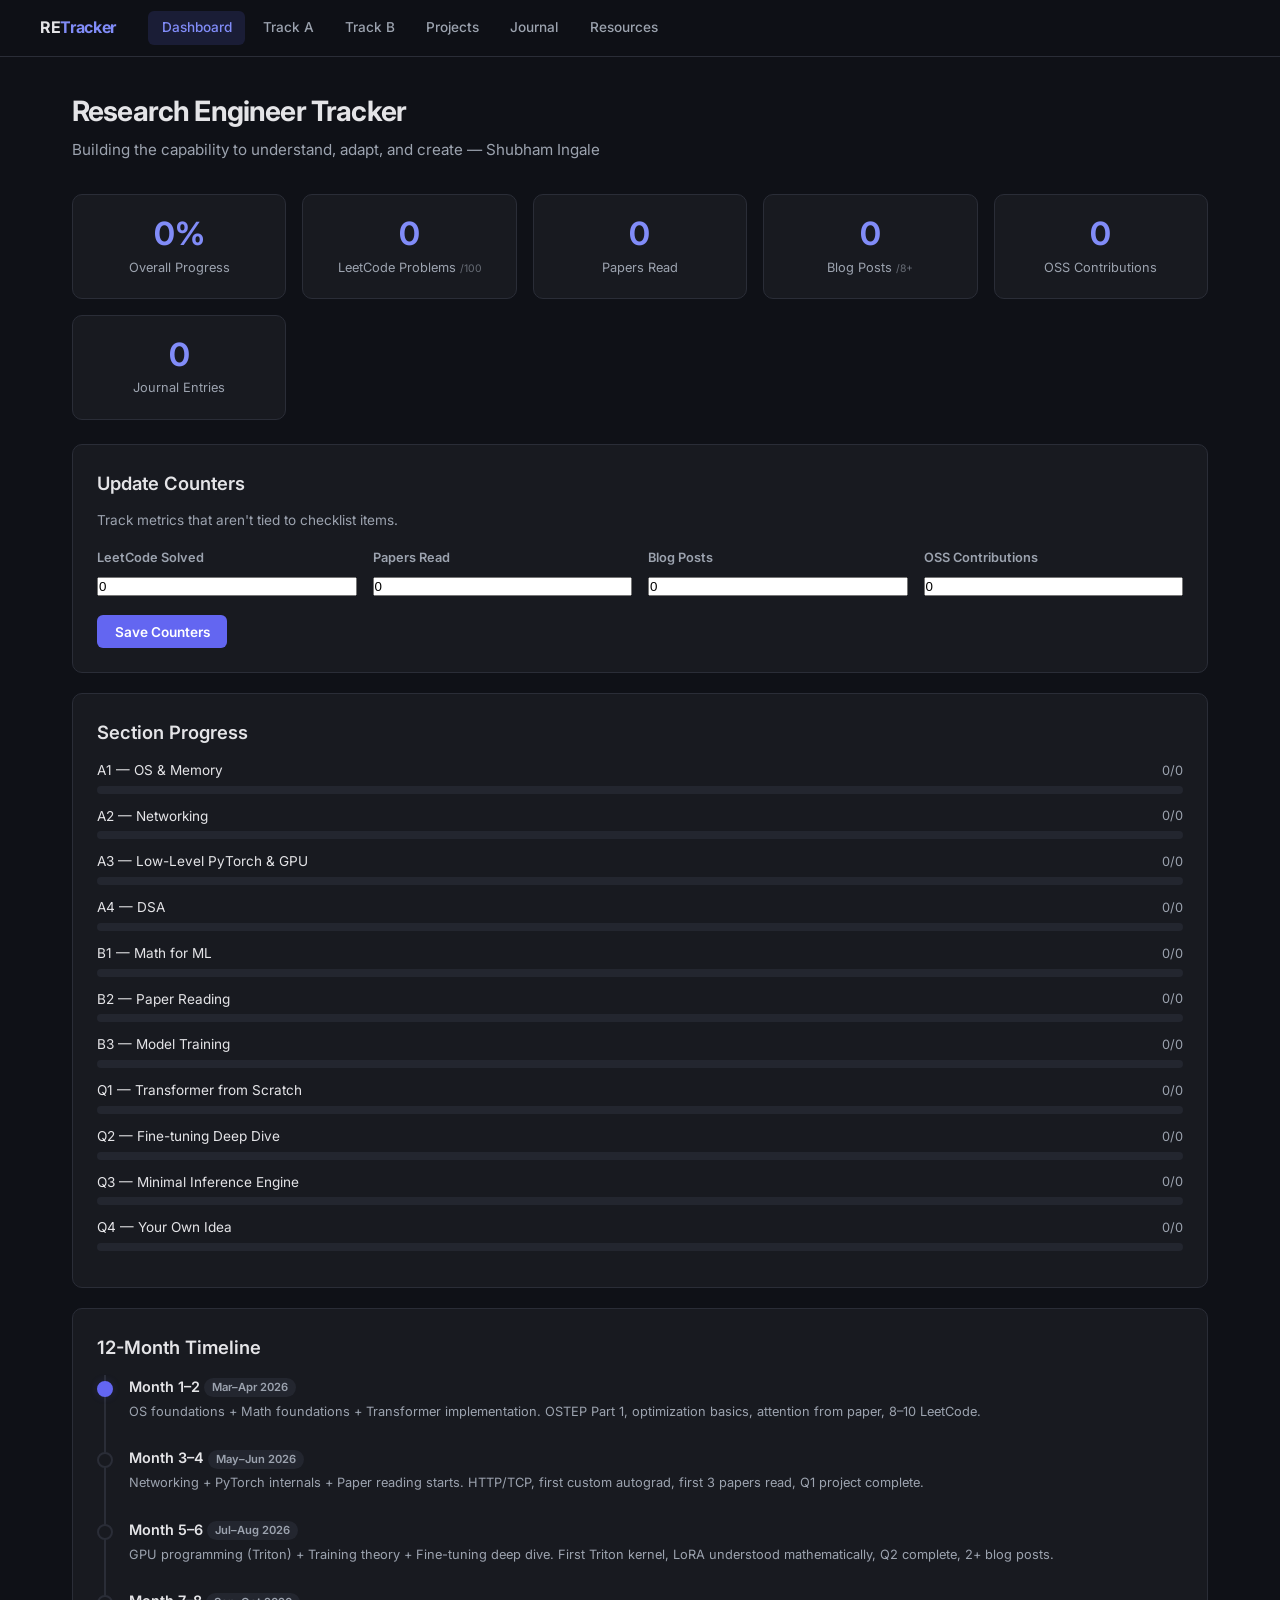
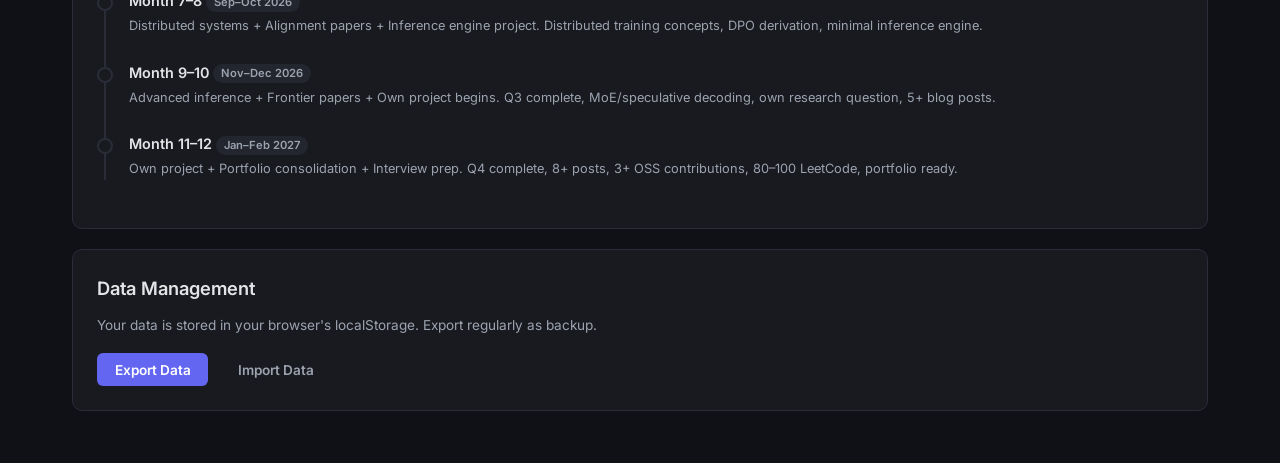
==== index.html @ 4111a1d6 "Build Research Engineer Tracker website for GitHub Pages Static site with localStorage persistence f" ====
<!DOCTYPE html>
<html lang="en">
<head>
  <meta charset="UTF-8">
  <meta name="viewport" content="width=device-width, initial-scale=1.0">
  <title>Research Engineer Tracker — Dashboard</title>
  <link rel="preconnect" href="https://fonts.googleapis.com">
  <link href="https://fonts.googleapis.com/css2?family=Inter:wght@400;500;600;700&display=swap" rel="stylesheet">
  <link rel="stylesheet" href="css/style.css">
</head>
<body>

<div class="topnav">
  <div class="topnav-inner">
    <a class="logo" href="index.html">RE<span>Tracker</span></a>
    <nav>
      <a href="index.html">Dashboard</a>
      <a href="pages/track-a.html">Track A</a>
      <a href="pages/track-b.html">Track B</a>
      <a href="pages/projects.html">Projects</a>
      <a href="pages/journal.html">Journal</a>
      <a href="pages/resources.html">Resources</a>
    </nav>
  </div>
</div>

<div class="container">
  <div class="page-header">
    <h1>Research Engineer Tracker</h1>
    <p>Building the capability to understand, adapt, and create — Shubham Ingale</p>
  </div>

  <!-- Stat cards -->
  <div class="stat-grid" id="statGrid">
    <div class="stat-card">
      <div class="stat-value" id="overallPct">0%</div>
      <div class="stat-label">Overall Progress</div>
    </div>
    <div class="stat-card">
      <div class="stat-value" id="leetcodeCount">0</div>
      <div class="stat-label">LeetCode Problems <span style="font-size:0.65rem;opacity:0.6">/100</span></div>
    </div>
    <div class="stat-card">
      <div class="stat-value" id="papersCount">0</div>
      <div class="stat-label">Papers Read</div>
    </div>
    <div class="stat-card">
      <div class="stat-value" id="blogCount">0</div>
      <div class="stat-label">Blog Posts <span style="font-size:0.65rem;opacity:0.6">/8+</span></div>
    </div>
    <div class="stat-card">
      <div class="stat-value" id="ossCount">0</div>
      <div class="stat-label">OSS Contributions</div>
    </div>
    <div class="stat-card">
      <div class="stat-value" id="journalCount">0</div>
      <div class="stat-label">Journal Entries</div>
    </div>
  </div>

  <!-- Editable counters -->
  <div class="card">
    <h2>Update Counters</h2>
    <p style="color:var(--text-dim);font-size:0.85rem;margin-bottom:1rem;">Track metrics that aren't tied to checklist items.</p>
    <div style="display:flex;gap:1rem;flex-wrap:wrap;">
      <div class="form-group" style="flex:1;min-width:140px;">
        <label>LeetCode Solved</label>
        <input type="number" id="leetcodeInput" min="0" max="999" style="width:100%">
      </div>
      <div class="form-group" style="flex:1;min-width:140px;">
        <label>Papers Read</label>
        <input type="number" id="papersInput" min="0" max="999" style="width:100%">
      </div>
      <div class="form-group" style="flex:1;min-width:140px;">
        <label>Blog Posts</label>
        <input type="number" id="blogInput" min="0" max="999" style="width:100%">
      </div>
      <div class="form-group" style="flex:1;min-width:140px;">
        <label>OSS Contributions</label>
        <input type="number" id="ossInput" min="0" max="999" style="width:100%">
      </div>
    </div>
    <button class="btn btn-primary" id="saveCounters">Save Counters</button>
  </div>

  <!-- Section progress overview -->
  <div class="card">
    <h2>Section Progress</h2>
    <div id="sectionOverview"></div>
  </div>

  <!-- 12-Month Timeline -->
  <div class="card">
    <h2>12-Month Timeline</h2>
    <div class="timeline" id="timeline">
      <div class="timeline-item active">
        <h4>Month 1–2 <span class="month-badge">Mar–Apr 2026</span></h4>
        <p>OS foundations + Math foundations + Transformer implementation. OSTEP Part 1, optimization basics, attention from paper, 8–10 LeetCode.</p>
      </div>
      <div class="timeline-item">
        <h4>Month 3–4 <span class="month-badge">May–Jun 2026</span></h4>
        <p>Networking + PyTorch internals + Paper reading starts. HTTP/TCP, first custom autograd, first 3 papers read, Q1 project complete.</p>
      </div>
      <div class="timeline-item">
        <h4>Month 5–6 <span class="month-badge">Jul–Aug 2026</span></h4>
        <p>GPU programming (Triton) + Training theory + Fine-tuning deep dive. First Triton kernel, LoRA understood mathematically, Q2 complete, 2+ blog posts.</p>
      </div>
      <div class="timeline-item">
        <h4>Month 7–8 <span class="month-badge">Sep–Oct 2026</span></h4>
        <p>Distributed systems + Alignment papers + Inference engine project. Distributed training concepts, DPO derivation, minimal inference engine.</p>
      </div>
      <div class="timeline-item">
        <h4>Month 9–10 <span class="month-badge">Nov–Dec 2026</span></h4>
        <p>Advanced inference + Frontier papers + Own project begins. Q3 complete, MoE/speculative decoding, own research question, 5+ blog posts.</p>
      </div>
      <div class="timeline-item">
        <h4>Month 11–12 <span class="month-badge">Jan–Feb 2027</span></h4>
        <p>Own project + Portfolio consolidation + Interview prep. Q4 complete, 8+ posts, 3+ OSS contributions, 80–100 LeetCode, portfolio ready.</p>
      </div>
    </div>
  </div>

  <!-- Data management -->
  <div class="card">
    <h2>Data Management</h2>
    <p style="color:var(--text-dim);font-size:0.85rem;margin-bottom:1rem;">Your data is stored in your browser's localStorage. Export regularly as backup.</p>
    <div style="display:flex;gap:0.75rem;flex-wrap:wrap;">
      <button class="btn btn-primary" id="exportBtn">Export Data</button>
      <button class="btn btn-ghost" id="importBtn">Import Data</button>
      <input type="file" id="importFile" accept=".json" style="display:none">
    </div>
  </div>
</div>

<script src="js/store.js"></script>
<script src="js/app.js"></script>
<script>
  function refreshDashboard() {
    // Counters
    const lc = Store.getLeetcode();
    const papers = Store.getPapersRead();
    const blogs = Store.getBlogPosts();
    const oss = Store.getOSSContributions();
    const journal = Store.getJournal().length;

    document.getElementById('leetcodeCount').textContent = lc;
    document.getElementById('papersCount').textContent = papers;
    document.getElementById('blogCount').textContent = blogs;
    document.getElementById('ossCount').textContent = oss;
    document.getElementById('journalCount').textContent = journal;

    document.getElementById('leetcodeInput').value = lc;
    document.getElementById('papersInput').value = papers;
    document.getElementById('blogInput').value = blogs;
    document.getElementById('ossInput').value = oss;

    // Section progress
    const sections = Store.getSectionStats();
    const container = document.getElementById('sectionOverview');
    let totalAll = 0, doneAll = 0;

    const sectionNames = {
      'a1': 'A1 — OS & Memory',
      'a2': 'A2 — Networking',
      'a3': 'A3 — Low-Level PyTorch & GPU',
      'a4': 'A4 — DSA',
      'b1': 'B1 — Math for ML',
      'b2': 'B2 — Paper Reading',
      'b3': 'B3 — Model Training',
      'q1': 'Q1 — Transformer from Scratch',
      'q2': 'Q2 — Fine-tuning Deep Dive',
      'q3': 'Q3 — Minimal Inference Engine',
      'q4': 'Q4 — Your Own Idea',
    };

    let html = '';
    for (const [key, name] of Object.entries(sectionNames)) {
      const s = sections[key] || { total: 0, done: 0 };
      totalAll += s.total;
      doneAll += s.done;
      const pct = s.total ? Math.round((s.done / s.total) * 100) : 0;
      html += `
        <div style="margin-bottom:0.75rem;">
          <div class="flex-between" style="margin-bottom:0.25rem;">
            <span style="font-size:0.85rem;">${name}</span>
            <span style="font-size:0.8rem;color:var(--text-dim)">${s.done}/${s.total}</span>
          </div>
          <div class="progress-bar-wrap">
            <div class="progress-bar-fill" style="width:${pct}%"></div>
          </div>
        </div>`;
    }
    container.innerHTML = html || '<p class="empty-state" style="padding:1rem;">Complete items in Track A, Track B, and Projects to see progress here.</p>';

    const overallPct = totalAll ? Math.round((doneAll / totalAll) * 100) : 0;
    document.getElementById('overallPct').textContent = overallPct + '%';
  }

  // Save counters
  document.getElementById('saveCounters').addEventListener('click', () => {
    Store.setLeetcode(parseInt(document.getElementById('leetcodeInput').value) || 0);
    Store.setPapersRead(parseInt(document.getElementById('papersInput').value) || 0);
    Store.setBlogPosts(parseInt(document.getElementById('blogInput').value) || 0);
    Store.setOSSContributions(parseInt(document.getElementById('ossInput').value) || 0);
    refreshDashboard();
  });

  // Export
  document.getElementById('exportBtn').addEventListener('click', () => {
    const blob = new Blob([Store.exportAll()], { type: 'application/json' });
    const url = URL.createObjectURL(blob);
    const a = document.createElement('a');
    a.href = url;
    a.download = 'retracker-backup-' + new Date().toISOString().slice(0, 10) + '.json';
    a.click();
    URL.revokeObjectURL(url);
  });

  // Import
  document.getElementById('importBtn').addEventListener('click', () => {
    document.getElementById('importFile').click();
  });
  document.getElementById('importFile').addEventListener('change', (e) => {
    const file = e.target.files[0];
    if (!file) return;
    const reader = new FileReader();
    reader.onload = () => {
      try {
        Store.importAll(reader.result);
        refreshDashboard();
        alert('Data imported successfully!');
      } catch (err) {
        alert('Invalid file: ' + err.message);
      }
    };
    reader.readAsText(file);
  });

  refreshDashboard();
</script>

</body>
</html>
---- css/style.css ----
/* ============================================
   Research Engineer Tracker — Global Styles
   ============================================ */

:root {
  --bg: #0f1117;
  --bg-card: #181a20;
  --bg-card-hover: #1e2028;
  --bg-input: #23262f;
  --border: #2a2d37;
  --text: #e4e4e7;
  --text-dim: #9ca3af;
  --accent: #6366f1;
  --accent-light: #818cf8;
  --accent-glow: rgba(99, 102, 241, 0.15);
  --green: #22c55e;
  --green-dim: rgba(34, 197, 94, 0.15);
  --yellow: #eab308;
  --yellow-dim: rgba(234, 179, 8, 0.15);
  --red: #ef4444;
  --orange: #f97316;
  --radius: 10px;
  --radius-sm: 6px;
  --shadow: 0 2px 12px rgba(0,0,0,0.3);
  --font: 'Inter', -apple-system, BlinkMacSystemFont, 'Segoe UI', sans-serif;
  --font-mono: 'JetBrains Mono', 'Fira Code', monospace;
}

* { margin: 0; padding: 0; box-sizing: border-box; }

html { scroll-behavior: smooth; }

body {
  font-family: var(--font);
  background: var(--bg);
  color: var(--text);
  line-height: 1.6;
  min-height: 100vh;
}

a { color: var(--accent-light); text-decoration: none; transition: color 0.2s; }
a:hover { color: #a5b4fc; text-decoration: underline; }

/* ---- Navigation ---- */
.topnav {
  position: sticky;
  top: 0;
  z-index: 100;
  background: rgba(15, 17, 23, 0.85);
  backdrop-filter: blur(16px);
  border-bottom: 1px solid var(--border);
  padding: 0 2rem;
}
.topnav-inner {
  max-width: 1200px;
  margin: 0 auto;
  display: flex;
  align-items: center;
  gap: 2rem;
  height: 56px;
}
.topnav .logo {
  font-weight: 700;
  font-size: 1rem;
  color: var(--text);
  white-space: nowrap;
  letter-spacing: -0.02em;
}
.topnav .logo span { color: var(--accent-light); }
.topnav nav { display: flex; gap: 0.25rem; }
.topnav nav a {
  padding: 0.4rem 0.85rem;
  border-radius: var(--radius-sm);
  font-size: 0.85rem;
  font-weight: 500;
  color: var(--text-dim);
  transition: all 0.2s;
  text-decoration: none;
}
.topnav nav a:hover, .topnav nav a.active {
  color: var(--text);
  background: var(--accent-glow);
  text-decoration: none;
}
.topnav nav a.active { color: var(--accent-light); }

/* ---- Layout ---- */
.container {
  max-width: 1200px;
  margin: 0 auto;
  padding: 2rem;
}

.page-header {
  margin-bottom: 2rem;
}
.page-header h1 {
  font-size: 1.75rem;
  font-weight: 700;
  letter-spacing: -0.03em;
  margin-bottom: 0.25rem;
}
.page-header p {
  color: var(--text-dim);
  font-size: 0.95rem;
}

/* ---- Cards ---- */
.card {
  background: var(--bg-card);
  border: 1px solid var(--border);
  border-radius: var(--radius);
  padding: 1.5rem;
  margin-bottom: 1.25rem;
  transition: border-color 0.2s;
}
.card:hover { border-color: #3a3d47; }

.card h2 {
  font-size: 1.15rem;
  font-weight: 600;
  margin-bottom: 0.75rem;
  display: flex;
  align-items: center;
  gap: 0.5rem;
}
.card h3 {
  font-size: 0.95rem;
  font-weight: 600;
  margin: 1rem 0 0.5rem;
  color: var(--text-dim);
  text-transform: uppercase;
  letter-spacing: 0.05em;
  font-size: 0.75rem;
}

/* ---- Progress Bar ---- */
.progress-bar-wrap {
  background: var(--bg-input);
  border-radius: 100px;
  height: 8px;
  overflow: hidden;
  width: 100%;
}
.progress-bar-fill {
  height: 100%;
  border-radius: 100px;
  background: linear-gradient(90deg, var(--accent), var(--accent-light));
  transition: width 0.5s ease;
}

.progress-label {
  font-size: 0.8rem;
  color: var(--text-dim);
  margin-top: 0.35rem;
}

/* Big progress ring on dashboard */
.progress-ring-container {
  display: flex;
  flex-direction: column;
  align-items: center;
  gap: 0.5rem;
}
.progress-ring-container .ring-label {
  font-size: 0.85rem;
  color: var(--text-dim);
}

/* ---- Stat Grid ---- */
.stat-grid {
  display: grid;
  grid-template-columns: repeat(auto-fit, minmax(180px, 1fr));
  gap: 1rem;
  margin-bottom: 1.5rem;
}
.stat-card {
  background: var(--bg-card);
  border: 1px solid var(--border);
  border-radius: var(--radius);
  padding: 1.25rem;
  text-align: center;
}
.stat-card .stat-value {
  font-size: 2rem;
  font-weight: 700;
  color: var(--accent-light);
  line-height: 1.2;
}
.stat-card .stat-label {
  font-size: 0.8rem;
  color: var(--text-dim);
  margin-top: 0.25rem;
}

/* ---- Checklist ---- */
.checklist { list-style: none; }
.checklist li {
  display: flex;
  align-items: flex-start;
  gap: 0.75rem;
  padding: 0.6rem 0;
  border-bottom: 1px solid var(--border);
  font-size: 0.9rem;
}
.checklist li:last-child { border-bottom: none; }
.checklist li.checked .item-text { color: var(--text-dim); text-decoration: line-through; }

.checklist input[type="checkbox"] {
  appearance: none;
  width: 18px;
  height: 18px;
  min-width: 18px;
  border: 2px solid var(--border);
  border-radius: 4px;
  margin-top: 2px;
  cursor: pointer;
  transition: all 0.15s;
  position: relative;
}
.checklist input[type="checkbox"]:checked {
  background: var(--accent);
  border-color: var(--accent);
}
.checklist input[type="checkbox"]:checked::after {
  content: '✓';
  color: white;
  font-size: 12px;
  position: absolute;
  top: 50%;
  left: 50%;
  transform: translate(-50%, -50%);
}

.item-text { flex: 1; }
.item-text .resource-link {
  display: inline-block;
  margin-left: 0.25rem;
  font-size: 0.8rem;
  opacity: 0.8;
}
.item-text .resource-link::before { content: '→ '; }
.item-text .tag {
  display: inline-block;
  font-size: 0.7rem;
  padding: 0.1rem 0.45rem;
  border-radius: 100px;
  margin-left: 0.35rem;
  font-weight: 600;
  vertical-align: middle;
}
.tag-book { background: rgba(99,102,241,0.15); color: var(--accent-light); }
.tag-video { background: rgba(234,179,8,0.15); color: var(--yellow); }
.tag-course { background: rgba(34,197,94,0.15); color: var(--green); }
.tag-code { background: rgba(249,115,22,0.15); color: var(--orange); }
.tag-blog { background: rgba(236,72,153,0.15); color: #ec4899; }
.tag-paper { background: rgba(139,92,246,0.15); color: #a78bfa; }
.tag-essay { background: rgba(20,184,166,0.15); color: #2dd4bf; }
.tag-docs { background: rgba(56,189,248,0.15); color: #38bdf8; }

/* ---- Resource Table ---- */
.resource-table {
  width: 100%;
  border-collapse: collapse;
  font-size: 0.85rem;
  margin: 0.75rem 0;
}
.resource-table th {
  text-align: left;
  color: var(--text-dim);
  font-weight: 600;
  font-size: 0.75rem;
  text-transform: uppercase;
  letter-spacing: 0.05em;
  padding: 0.5rem 0.75rem;
  border-bottom: 1px solid var(--border);
}
.resource-table td {
  padding: 0.6rem 0.75rem;
  border-bottom: 1px solid var(--border);
}
.resource-table tr:last-child td { border-bottom: none; }
.resource-table tr:hover td { background: rgba(255,255,255,0.02); }

/* ---- Timeline ---- */
.timeline {
  position: relative;
  padding-left: 2rem;
}
.timeline::before {
  content: '';
  position: absolute;
  left: 7px;
  top: 0;
  bottom: 0;
  width: 2px;
  background: var(--border);
}
.timeline-item {
  position: relative;
  margin-bottom: 1.5rem;
}
.timeline-item::before {
  content: '';
  position: absolute;
  left: -2rem;
  top: 6px;
  width: 12px;
  height: 12px;
  border-radius: 50%;
  background: var(--bg-card);
  border: 2px solid var(--border);
}
.timeline-item.active::before {
  background: var(--accent);
  border-color: var(--accent);
  box-shadow: 0 0 8px var(--accent-glow);
}
.timeline-item.done::before {
  background: var(--green);
  border-color: var(--green);
}
.timeline-item h4 {
  font-size: 0.9rem;
  font-weight: 600;
  margin-bottom: 0.25rem;
}
.timeline-item p {
  font-size: 0.8rem;
  color: var(--text-dim);
}

/* ---- Journal ---- */
.journal-entry {
  background: var(--bg-card);
  border: 1px solid var(--border);
  border-radius: var(--radius);
  padding: 1.25rem;
  margin-bottom: 1rem;
}
.journal-entry .entry-date {
  font-size: 0.75rem;
  color: var(--accent-light);
  font-weight: 600;
  margin-bottom: 0.35rem;
}
.journal-entry .entry-title {
  font-size: 1rem;
  font-weight: 600;
  margin-bottom: 0.35rem;
}
.journal-entry .entry-body {
  font-size: 0.88rem;
  color: var(--text-dim);
  white-space: pre-wrap;
}
.journal-entry .entry-tags {
  margin-top: 0.5rem;
  display: flex;
  gap: 0.35rem;
  flex-wrap: wrap;
}

textarea, input[type="text"], input[type="date"], select {
  background: var(--bg-input);
  border: 1px solid var(--border);
  border-radius: var(--radius-sm);
  color: var(--text);
  padding: 0.55rem 0.75rem;
  font-family: var(--font);
  font-size: 0.88rem;
  width: 100%;
  transition: border-color 0.2s;
}
textarea:focus, input:focus, select:focus {
  outline: none;
  border-color: var(--accent);
}
textarea { resize: vertical; min-height: 120px; }

.btn {
  display: inline-flex;
  align-items: center;
  gap: 0.4rem;
  padding: 0.55rem 1.1rem;
  border: none;
  border-radius: var(--radius-sm);
  font-family: var(--font);
  font-size: 0.85rem;
  font-weight: 600;
  cursor: pointer;
  transition: all 0.2s;
}
.btn-primary {
  background: var(--accent);
  color: white;
}
.btn-primary:hover { background: var(--accent-light); }
.btn-danger {
  background: transparent;
  color: var(--red);
  border: 1px solid rgba(239,68,68,0.3);
}
.btn-danger:hover { background: rgba(239,68,68,0.1); }
.btn-ghost {
  background: transparent;
  color: var(--text-dim);
}
.btn-ghost:hover { color: var(--text); background: rgba(255,255,255,0.05); }

.form-group { margin-bottom: 1rem; }
.form-group label {
  display: block;
  font-size: 0.8rem;
  font-weight: 600;
  color: var(--text-dim);
  margin-bottom: 0.3rem;
}

.form-row {
  display: grid;
  grid-template-columns: 1fr 1fr;
  gap: 1rem;
}

/* ---- Section Toggle ---- */
.section-toggle {
  cursor: pointer;
  user-select: none;
}
.section-toggle::after {
  content: '▾';
  font-size: 0.75rem;
  margin-left: auto;
  transition: transform 0.2s;
}
.section-toggle.collapsed::after { transform: rotate(-90deg); }

/* ---- Misc ---- */
.badge {
  display: inline-block;
  padding: 0.15rem 0.55rem;
  border-radius: 100px;
  font-size: 0.7rem;
  font-weight: 700;
}
.badge-accent { background: var(--accent-glow); color: var(--accent-light); }
.badge-green { background: var(--green-dim); color: var(--green); }
.badge-yellow { background: var(--yellow-dim); color: var(--yellow); }

.month-badge {
  font-size: 0.7rem;
  color: var(--text-dim);
  background: var(--bg-input);
  padding: 0.15rem 0.5rem;
  border-radius: 100px;
}

.empty-state {
  text-align: center;
  padding: 3rem 1rem;
  color: var(--text-dim);
}
.empty-state p { font-size: 0.9rem; }

.flex-between {
  display: flex;
  justify-content: space-between;
  align-items: center;
}

.gap-sm { gap: 0.5rem; }
.gap-md { gap: 1rem; }
.mt-1 { margin-top: 0.5rem; }
.mt-2 { margin-top: 1rem; }
.mb-1 { margin-bottom: 0.5rem; }

/* ---- Responsive ---- */
@media (max-width: 768px) {
  .topnav { padding: 0 1rem; }
  .topnav-inner { gap: 1rem; overflow-x: auto; }
  .topnav nav a { padding: 0.35rem 0.6rem; font-size: 0.8rem; white-space: nowrap; }
  .container { padding: 1.25rem; }
  .stat-grid { grid-template-columns: repeat(2, 1fr); }
  .form-row { grid-template-columns: 1fr; }
  .page-header h1 { font-size: 1.35rem; }
}
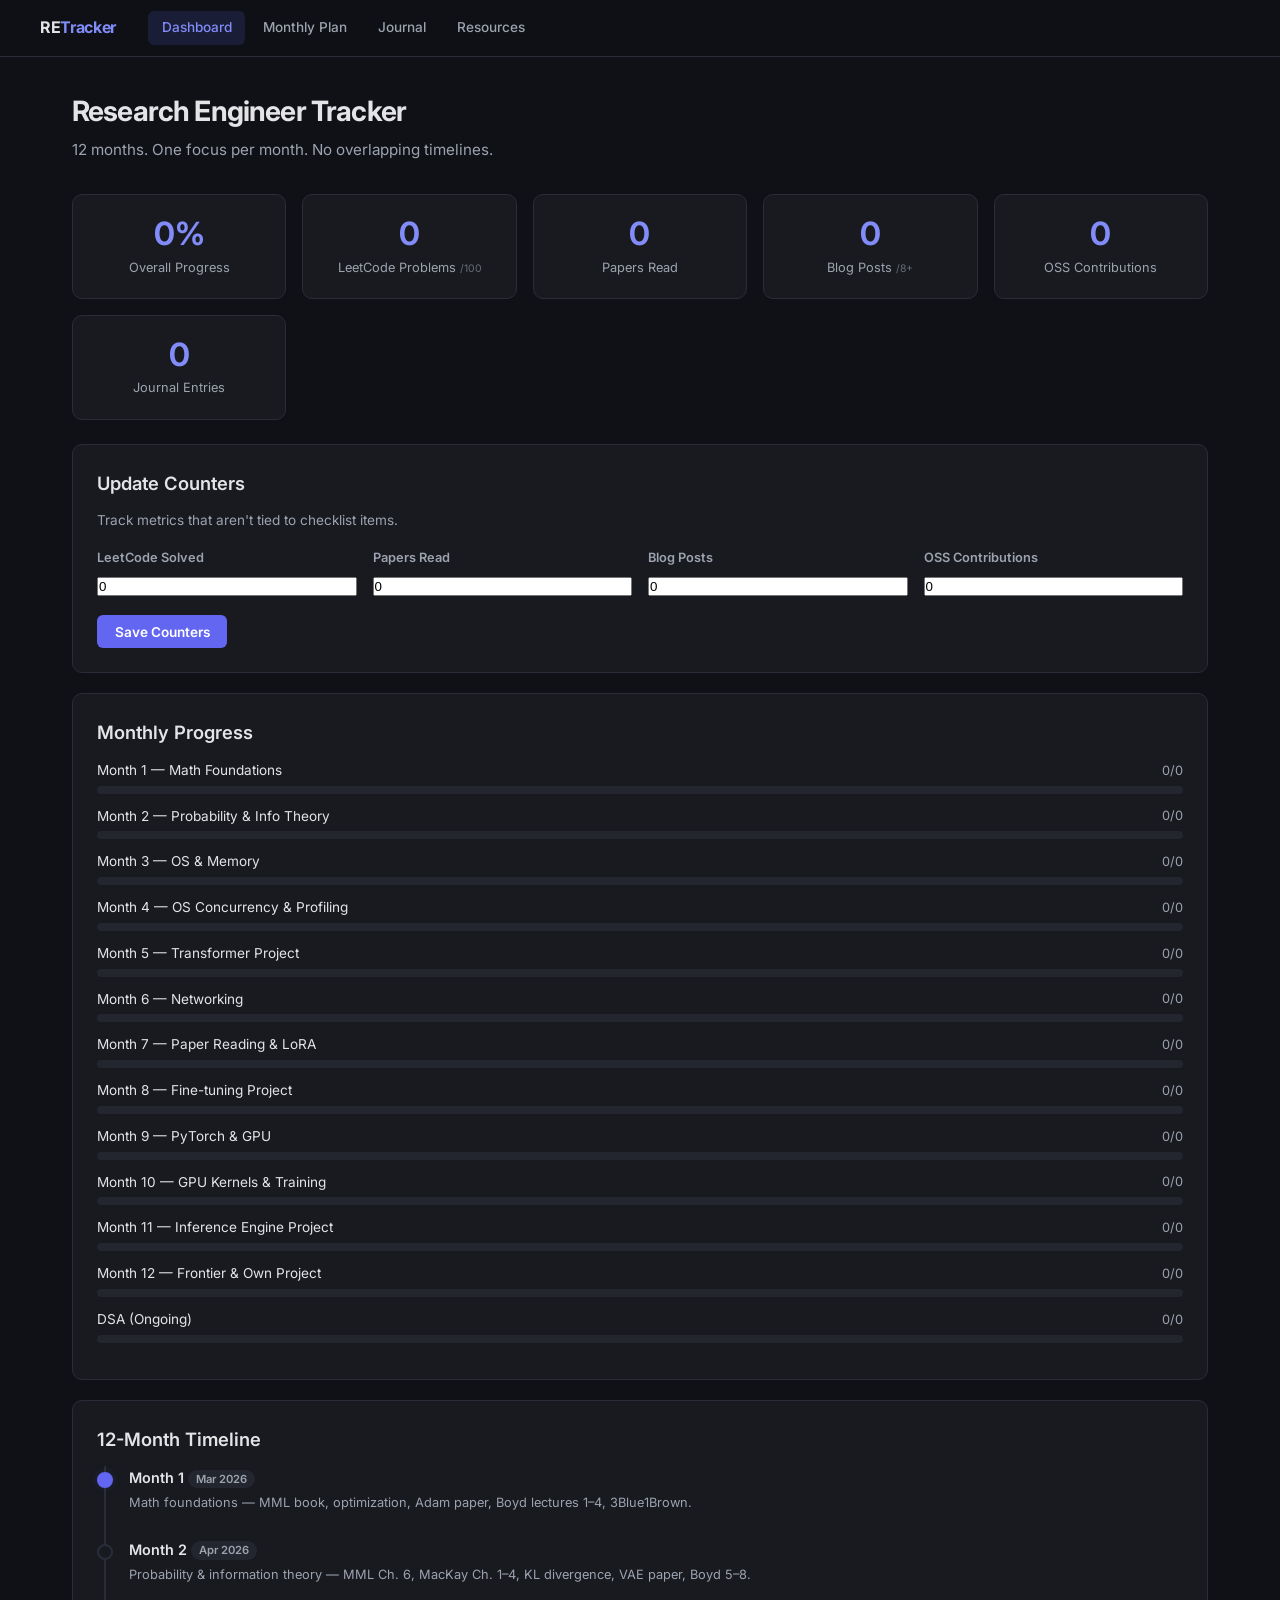
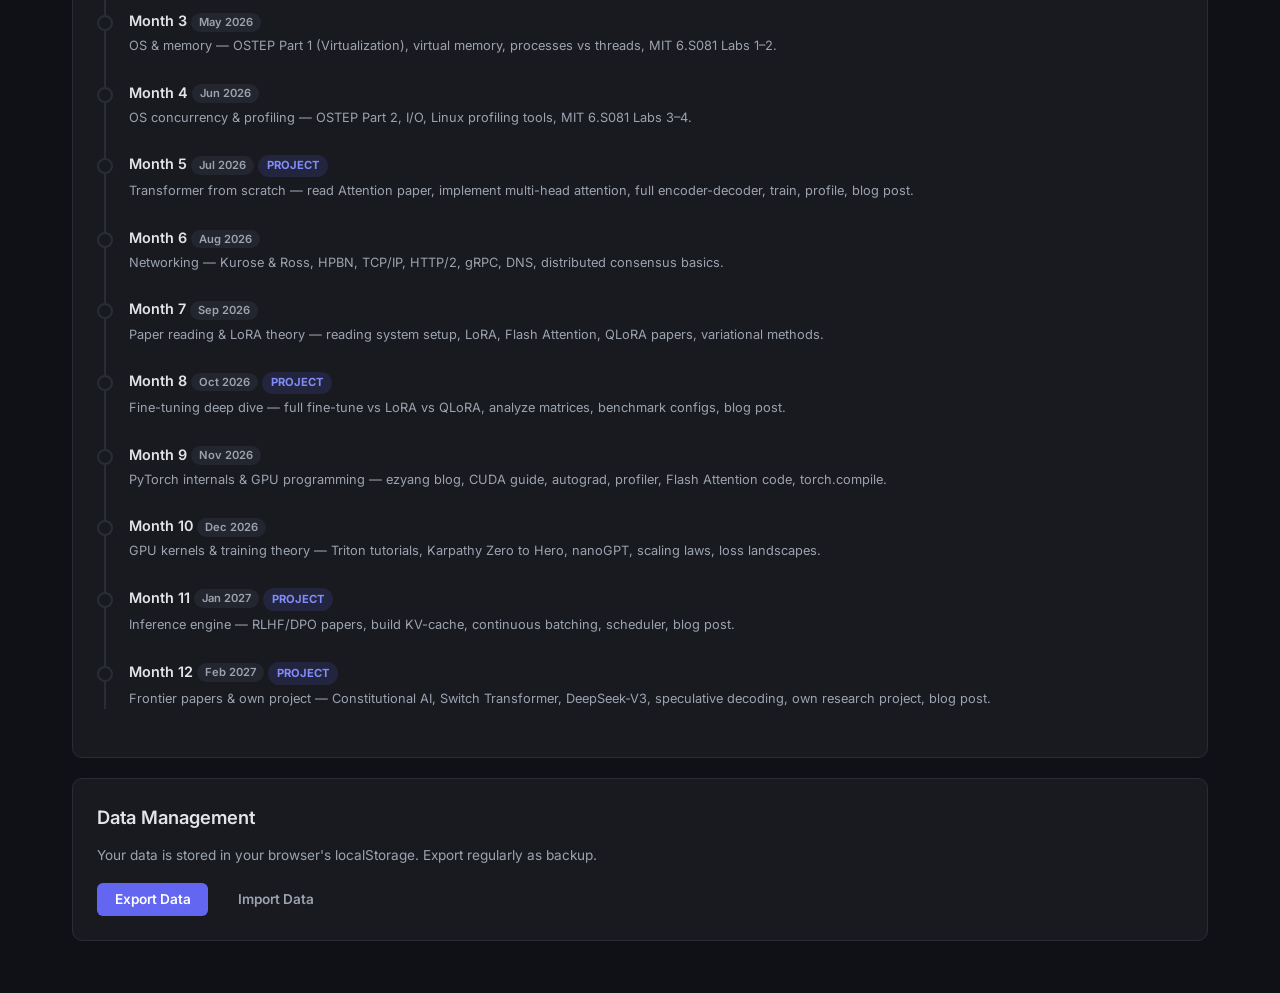
==== commit 191119b8: "Restructure tracker: replace Track A/B with linear 12-month plan - Remove Track A, Track B, and Proj" ====
--- a/index.html
+++ b/index.html
@@ -15,9 +15,7 @@
     <a class="logo" href="index.html">RE<span>Tracker</span></a>
     <nav>
       <a href="index.html">Dashboard</a>
-      <a href="pages/track-a.html">Track A</a>
-      <a href="pages/track-b.html">Track B</a>
-      <a href="pages/projects.html">Projects</a>
+      <a href="pages/monthly-plan.html">Monthly Plan</a>
       <a href="pages/journal.html">Journal</a>
       <a href="pages/resources.html">Resources</a>
     </nav>
@@ -27,7 +25,7 @@
 <div class="container">
   <div class="page-header">
     <h1>Research Engineer Tracker</h1>
-    <p>Building the capability to understand, adapt, and create — Shubham Ingale</p>
+    <p>12 months. One focus per month. No overlapping timelines.</p>
   </div>
 
   <!-- Stat cards -->
@@ -85,7 +83,7 @@
 
   <!-- Section progress overview -->
   <div class="card">
-    <h2>Section Progress</h2>
+    <h2>Monthly Progress</h2>
     <div id="sectionOverview"></div>
   </div>
 
@@ -94,28 +92,52 @@
     <h2>12-Month Timeline</h2>
     <div class="timeline" id="timeline">
       <div class="timeline-item active">
-        <h4>Month 1–2 <span class="month-badge">Mar–Apr 2026</span></h4>
-        <p>OS foundations + Math foundations + Transformer implementation. OSTEP Part 1, optimization basics, attention from paper, 8–10 LeetCode.</p>
-      </div>
-      <div class="timeline-item">
-        <h4>Month 3–4 <span class="month-badge">May–Jun 2026</span></h4>
-        <p>Networking + PyTorch internals + Paper reading starts. HTTP/TCP, first custom autograd, first 3 papers read, Q1 project complete.</p>
-      </div>
-      <div class="timeline-item">
-        <h4>Month 5–6 <span class="month-badge">Jul–Aug 2026</span></h4>
-        <p>GPU programming (Triton) + Training theory + Fine-tuning deep dive. First Triton kernel, LoRA understood mathematically, Q2 complete, 2+ blog posts.</p>
-      </div>
-      <div class="timeline-item">
-        <h4>Month 7–8 <span class="month-badge">Sep–Oct 2026</span></h4>
-        <p>Distributed systems + Alignment papers + Inference engine project. Distributed training concepts, DPO derivation, minimal inference engine.</p>
-      </div>
-      <div class="timeline-item">
-        <h4>Month 9–10 <span class="month-badge">Nov–Dec 2026</span></h4>
-        <p>Advanced inference + Frontier papers + Own project begins. Q3 complete, MoE/speculative decoding, own research question, 5+ blog posts.</p>
-      </div>
-      <div class="timeline-item">
-        <h4>Month 11–12 <span class="month-badge">Jan–Feb 2027</span></h4>
-        <p>Own project + Portfolio consolidation + Interview prep. Q4 complete, 8+ posts, 3+ OSS contributions, 80–100 LeetCode, portfolio ready.</p>
+        <h4>Month 1 <span class="month-badge">Mar 2026</span></h4>
+        <p>Math foundations — MML book, optimization, Adam paper, Boyd lectures 1–4, 3Blue1Brown.</p>
+      </div>
+      <div class="timeline-item">
+        <h4>Month 2 <span class="month-badge">Apr 2026</span></h4>
+        <p>Probability & information theory — MML Ch. 6, MacKay Ch. 1–4, KL divergence, VAE paper, Boyd 5–8.</p>
+      </div>
+      <div class="timeline-item">
+        <h4>Month 3 <span class="month-badge">May 2026</span></h4>
+        <p>OS & memory — OSTEP Part 1 (Virtualization), virtual memory, processes vs threads, MIT 6.S081 Labs 1–2.</p>
+      </div>
+      <div class="timeline-item">
+        <h4>Month 4 <span class="month-badge">Jun 2026</span></h4>
+        <p>OS concurrency & profiling — OSTEP Part 2, I/O, Linux profiling tools, MIT 6.S081 Labs 3–4.</p>
+      </div>
+      <div class="timeline-item">
+        <h4>Month 5 <span class="month-badge">Jul 2026</span> <span class="badge badge-accent">PROJECT</span></h4>
+        <p>Transformer from scratch — read Attention paper, implement multi-head attention, full encoder-decoder, train, profile, blog post.</p>
+      </div>
+      <div class="timeline-item">
+        <h4>Month 6 <span class="month-badge">Aug 2026</span></h4>
+        <p>Networking — Kurose & Ross, HPBN, TCP/IP, HTTP/2, gRPC, DNS, distributed consensus basics.</p>
+      </div>
+      <div class="timeline-item">
+        <h4>Month 7 <span class="month-badge">Sep 2026</span></h4>
+        <p>Paper reading & LoRA theory — reading system setup, LoRA, Flash Attention, QLoRA papers, variational methods.</p>
+      </div>
+      <div class="timeline-item">
+        <h4>Month 8 <span class="month-badge">Oct 2026</span> <span class="badge badge-accent">PROJECT</span></h4>
+        <p>Fine-tuning deep dive — full fine-tune vs LoRA vs QLoRA, analyze matrices, benchmark configs, blog post.</p>
+      </div>
+      <div class="timeline-item">
+        <h4>Month 9 <span class="month-badge">Nov 2026</span></h4>
+        <p>PyTorch internals & GPU programming — ezyang blog, CUDA guide, autograd, profiler, Flash Attention code, torch.compile.</p>
+      </div>
+      <div class="timeline-item">
+        <h4>Month 10 <span class="month-badge">Dec 2026</span></h4>
+        <p>GPU kernels & training theory — Triton tutorials, Karpathy Zero to Hero, nanoGPT, scaling laws, loss landscapes.</p>
+      </div>
+      <div class="timeline-item">
+        <h4>Month 11 <span class="month-badge">Jan 2027</span> <span class="badge badge-accent">PROJECT</span></h4>
+        <p>Inference engine — RLHF/DPO papers, build KV-cache, continuous batching, scheduler, blog post.</p>
+      </div>
+      <div class="timeline-item">
+        <h4>Month 12 <span class="month-badge">Feb 2027</span> <span class="badge badge-accent">PROJECT</span></h4>
+        <p>Frontier papers & own project — Constitutional AI, Switch Transformer, DeepSeek-V3, speculative decoding, own research project, blog post.</p>
       </div>
     </div>
   </div>
@@ -160,17 +182,19 @@
     let totalAll = 0, doneAll = 0;
 
     const sectionNames = {
-      'a1': 'A1 — OS & Memory',
-      'a2': 'A2 — Networking',
-      'a3': 'A3 — Low-Level PyTorch & GPU',
-      'a4': 'A4 — DSA',
-      'b1': 'B1 — Math for ML',
-      'b2': 'B2 — Paper Reading',
-      'b3': 'B3 — Model Training',
-      'q1': 'Q1 — Transformer from Scratch',
-      'q2': 'Q2 — Fine-tuning Deep Dive',
-      'q3': 'Q3 — Minimal Inference Engine',
-      'q4': 'Q4 — Your Own Idea',
+      'm1':  'Month 1 — Math Foundations',
+      'm2':  'Month 2 — Probability & Info Theory',
+      'm3':  'Month 3 — OS & Memory',
+      'm4':  'Month 4 — OS Concurrency & Profiling',
+      'm5':  'Month 5 — Transformer Project',
+      'm6':  'Month 6 — Networking',
+      'm7':  'Month 7 — Paper Reading & LoRA',
+      'm8':  'Month 8 — Fine-tuning Project',
+      'm9':  'Month 9 — PyTorch & GPU',
+      'm10': 'Month 10 — GPU Kernels & Training',
+      'm11': 'Month 11 — Inference Engine Project',
+      'm12': 'Month 12 — Frontier & Own Project',
+      'dsa': 'DSA (Ongoing)',
     };
 
     let html = '';
@@ -190,7 +214,7 @@
           </div>
         </div>`;
     }
-    container.innerHTML = html || '<p class="empty-state" style="padding:1rem;">Complete items in Track A, Track B, and Projects to see progress here.</p>';
+    container.innerHTML = html || '<p class="empty-state" style="padding:1rem;">Complete items in the Monthly Plan to see progress here.</p>';
 
     const overallPct = totalAll ? Math.round((doneAll / totalAll) * 100) : 0;
     document.getElementById('overallPct').textContent = overallPct + '%';
